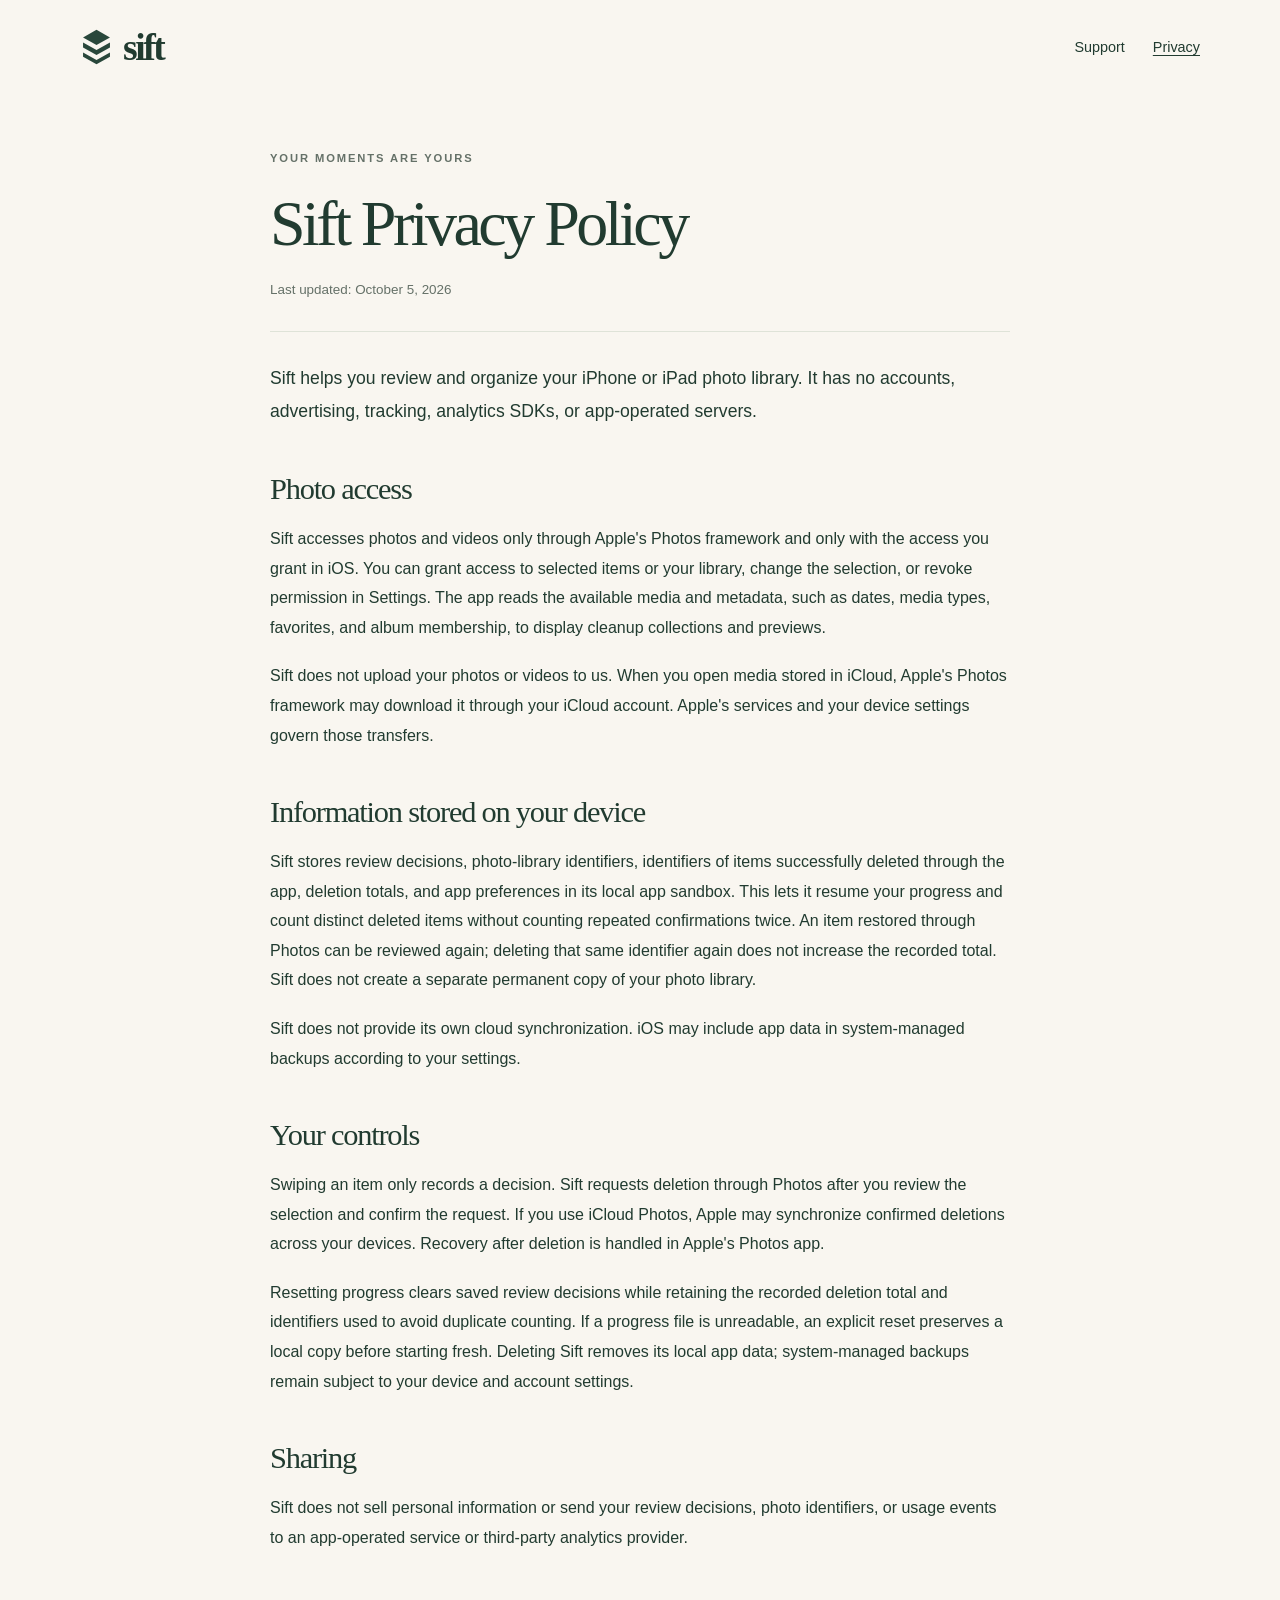
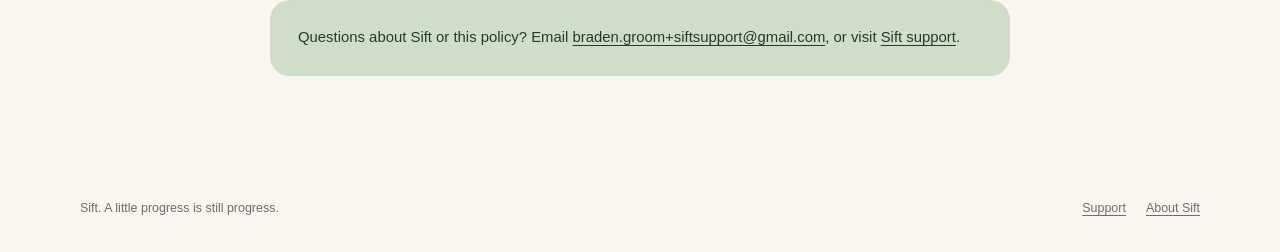
==== sift/privacy/index.html @ c45ec841 "Publish Sift support and privacy pages" ====
<!doctype html>
<html lang="en">
<head>
  <meta charset="utf-8">
  <meta name="viewport" content="width=device-width, initial-scale=1">
  <meta name="theme-color" content="#f9f6f0">
  <meta name="description" content="How Sift handles Photos permission, local sorting progress, deletion, and privacy. No accounts, advertising, tracking, analytics, or app-operated servers.">
  <title>Sift Privacy Policy</title>
  <link rel="canonical" href="https://bradengroom.github.io/sift/privacy/">
  <link rel="icon" href="/sift/assets/favicon.svg" type="image/svg+xml">
  <link rel="stylesheet" href="/sift/styles.css">
</head>
<body>
  <a class="skip-link" href="#main">Skip to content</a>
  <header class="site-header wrap">
    <a class="brand" href="/sift/" aria-label="Sift home"><svg viewBox="0 0 36 44" aria-hidden="true"><path fill="currentColor" d="M18 1 34 10 18 19 2 10Zm-16 15 16 9 16-9v6l-16 9-16-9Zm0 12 16 9 16-9v5l-16 9-16-9Z"/></svg>sift</a>
    <nav aria-label="Main navigation"><a href="/sift/#support">Support</a><a href="/sift/privacy/" aria-current="page">Privacy</a></nav>
  </header>
  <main id="main" class="wrap">
    <article class="policy">
      <p class="eyebrow">Your moments are yours</p>
      <h1>Sift Privacy Policy</h1>
      <p class="updated">Last updated: October 5, 2026</p>
      <p class="intro">Sift helps you review and organize your iPhone or iPad photo library. It has no accounts, advertising, tracking, analytics SDKs, or app-operated servers.</p>
      <h2>Photo access</h2>
      <p>Sift accesses photos and videos only through Apple's Photos framework and only with the access you grant in iOS. You can grant access to selected items or your library, change the selection, or revoke permission in Settings. The app reads the available media and metadata, such as dates, media types, favorites, and album membership, to display cleanup collections and previews.</p>
      <p>Sift does not upload your photos or videos to us. When you open media stored in iCloud, Apple's Photos framework may download it through your iCloud account. Apple's services and your device settings govern those transfers.</p>
      <h2>Information stored on your device</h2>
      <p>Sift stores review decisions, photo-library identifiers, identifiers of items successfully deleted through the app, deletion totals, and app preferences in its local app sandbox. This lets it resume your progress and count distinct deleted items without counting repeated confirmations twice. An item restored through Photos can be reviewed again; deleting that same identifier again does not increase the recorded total. Sift does not create a separate permanent copy of your photo library.</p>
      <p>Sift does not provide its own cloud synchronization. iOS may include app data in system-managed backups according to your settings.</p>
      <h2>Your controls</h2>
      <p>Swiping an item only records a decision. Sift requests deletion through Photos after you review the selection and confirm the request. If you use iCloud Photos, Apple may synchronize confirmed deletions across your devices. Recovery after deletion is handled in Apple's Photos app.</p>
      <p>Resetting progress clears saved review decisions while retaining the recorded deletion total and identifiers used to avoid duplicate counting. If a progress file is unreadable, an explicit reset preserves a local copy before starting fresh. Deleting Sift removes its local app data; system-managed backups remain subject to your device and account settings.</p>
      <h2>Sharing</h2>
      <p>Sift does not sell personal information or send your review decisions, photo identifiers, or usage events to an app-operated service or third-party analytics provider.</p>
      <aside class="policy-help"><p>Questions about Sift or this policy? Email <a href="mailto:braden.groom+siftsupport@gmail.com">braden.groom+siftsupport@gmail.com</a>, or visit <a href="/sift/#support">Sift support</a>.</p></aside>
    </article>
  </main>
  <footer class="site-footer wrap"><p>Sift. A little progress is still progress.</p><div><a href="/sift/#support">Support</a><a href="/sift/">About Sift</a></div></footer>
</body>
</html>
---- sift/styles.css ----
:root {
  color-scheme: light;
  --paper: #f9f6f0;
  --forest: #29473b;
  --sage: #d1dec7;
  --peach: #f4d9c2;
  --ink: #213b30;
  --muted: #657168;
  --line: #dfe3d8;
  --white: #fffefb;
  font-family: -apple-system, BlinkMacSystemFont, "Segoe UI", sans-serif;
  font-synthesis: none;
  text-rendering: optimizeLegibility;
}
* { box-sizing: border-box; }
html { scroll-behavior: smooth; }
body { margin: 0; background: var(--paper); color: var(--ink); line-height: 1.65; }
a { color: inherit; text-underline-offset: .22em; }
a[href^="mailto:"] { overflow-wrap: anywhere; }
a:hover { text-decoration-thickness: 2px; }
a:focus-visible, summary:focus-visible { outline: 3px solid #6b8460; outline-offset: 5px; }
img { max-width: 100%; height: auto; display: block; }
svg { display: block; }
h1, h2, h3, p { margin-top: 0; }
h1, h2, h3 { font-family: Georgia, "Times New Roman", serif; font-weight: 400; }
h1 { font-size: clamp(3rem, 5.9vw, 5.45rem); line-height: 1.06; letter-spacing: -.055em; margin-bottom: 26px; }
h2 { font-size: clamp(2.05rem, 3.4vw, 3.1rem); line-height: 1.14; letter-spacing: -.04em; }
h3 { font-size: 1.5rem; line-height: 1.25; letter-spacing: -.025em; }
p { margin-bottom: 1.2em; }
.wrap { width: min(1120px, calc(100% - 64px)); margin-inline: auto; }
.skip-link { position: absolute; left: 20px; top: -80px; z-index: 10; background: var(--forest); color: white; padding: 12px 20px; border-radius: 12px; }
.skip-link:focus { top: 16px; }
.site-header { display: flex; align-items: center; justify-content: space-between; gap: 24px; padding-block: 28px; }
.brand { display: inline-flex; align-items: center; gap: 10px; text-decoration: none; font-family: Georgia, "Times New Roman", serif; font-size: 2.35rem; font-weight: 700; letter-spacing: -.065em; line-height: 1; }
.brand svg { width: 33px; height: 37px; color: var(--forest); }
nav { display: flex; align-items: center; gap: 28px; font-size: .9rem; }
nav a { text-decoration: none; padding-block: 8px; }
nav a[aria-current="page"] { text-decoration: underline; }
.eyebrow { font-size: .7rem; font-weight: 700; letter-spacing: .17em; line-height: 1.5; text-transform: uppercase; color: var(--muted); margin-bottom: 22px; }
.hero { display: grid; grid-template-columns: 1.14fr 1fr; align-items: center; gap: 60px; padding-block: 65px 84px; }
.hero-copy { padding-bottom: 18px; }
.hero-lede { max-width: 430px; color: var(--muted); font-size: 1.12rem; line-height: 1.7; margin-bottom: 30px; }
.pills { display: flex; flex-wrap: wrap; gap: 9px; margin-bottom: 32px; }
.pill { display: inline-flex; align-items: center; gap: 7px; border: 1px solid var(--line); border-radius: 999px; padding: 7px 12px; font-size: .75rem; white-space: nowrap; }
.pill::before { content: ""; display: block; width: 5px; height: 5px; border-radius: 50%; background: #7b9570; }
.actions { display: flex; align-items: center; gap: 26px; flex-wrap: wrap; }
.button { display: inline-flex; align-items: center; justify-content: center; min-height: 52px; gap: 30px; padding: 13px 23px; background: var(--forest); color: white; text-decoration: none; border-radius: 16px; font-size: .9rem; font-weight: 600; }
.button:hover { background: #365746; }
.text-link { font-size: .88rem; font-weight: 600; }
.hero-art { min-height: 625px; position: relative; display: grid; place-items: center; isolation: isolate; }
.hero-art::before { content: ""; position: absolute; width: 106%; max-width: 500px; aspect-ratio: 1; border-radius: 50%; background: var(--sage); z-index: -1; }
.phone { width: 266px; border: 7px solid var(--forest); border-radius: 34px; overflow: hidden; box-shadow: 0 24px 50px #29473b24; transform: rotate(3deg); background: var(--paper); }
.photo-caption { position: absolute; bottom: 12px; left: -10px; display: inline-flex; align-items: center; gap: 12px; padding: 15px 20px; border: 1px solid #ffffff8c; border-radius: 18px; background: var(--white); box-shadow: 0 8px 25px #29473b0a; font-size: .8rem; }
.photo-caption span { display: grid; place-items: center; background: var(--sage); width: 30px; height: 30px; border-radius: 50%; font-size: 1.15rem; }
.section { padding-block: 76px; border-top: 1px solid var(--line); }
.section-heading { max-width: 630px; margin-bottom: 36px; }
.section-heading h2 { margin-bottom: 16px; }
.section-heading p:last-child { margin-bottom: 0; color: var(--muted); }
.steps { display: grid; grid-template-columns: repeat(3, 1fr); gap: 18px; }
.step { padding: 28px; border-radius: 24px; background: var(--white); }
.step-number { display: inline-grid; place-items: center; width: 42px; height: 42px; border-radius: 14px; background: var(--sage); font-size: .75rem; font-weight: 600; margin-bottom: 24px; }
.step:nth-child(2) .step-number { background: var(--peach); }
.step:nth-child(3) .step-number { background: #e9e4cd; }
.step h3 { margin-bottom: 13px; }
.step p { font-size: .92rem; color: var(--muted); margin-bottom: 0; }
.faq-layout { display: grid; grid-template-columns: .75fr 1.25fr; gap: 70px; align-items: start; }
.faq-layout .section-heading { position: sticky; top: 30px; }
.faq-list { border-top: 1px solid var(--line); }
details { border-bottom: 1px solid var(--line); padding-block: 20px; }
summary { list-style: none; display: flex; align-items: baseline; justify-content: space-between; gap: 22px; cursor: pointer; font-size: 1rem; font-weight: 600; line-height: 1.5; }
summary::-webkit-details-marker { display: none; }
summary::after { content: "+"; font-size: 1.3rem; font-weight: 400; color: var(--muted); }
details[open] summary::after { content: "−"; }
details p { margin: 15px 34px 0 0; color: var(--muted); font-size: .93rem; }
.support-panel { display: grid; grid-template-columns: 1.1fr 1fr; gap: 56px; padding: 46px; background: var(--sage); border-radius: 30px; align-items: center; }
.support-panel h2 { margin-bottom: 12px; }
.support-panel p { margin-bottom: 0; max-width: 520px; font-size: .95rem; }
.support-contact { border-left: 1px solid #29473b2b; padding-left: 40px; }
.support-contact a { font-weight: 600; overflow-wrap: anywhere; }
.support-contact p { font-size: .8rem; margin-top: 13px; color: #4d6454; }
.site-footer { display: flex; justify-content: space-between; flex-wrap: wrap; gap: 18px; padding-block: 34px; color: var(--muted); font-size: .78rem; }
.site-footer p { margin: 0; }
.site-footer a + a { margin-left: 20px; }
.policy { max-width: 740px; margin: 52px auto 88px; }
.policy h1 { font-size: clamp(2.75rem, 5vw, 4.5rem); margin-bottom: 20px; }
.policy h2 { font-size: 1.9rem; margin: 45px 0 17px; }
.policy .updated { font-size: .84rem; color: var(--muted); padding-bottom: 28px; border-bottom: 1px solid var(--line); margin-bottom: 30px; }
.policy .intro { font-size: 1.1rem; }
.policy p { line-height: 1.85; }
.policy-help { margin-top: 48px; padding: 24px 28px; background: var(--sage); border-radius: 20px; }
.policy-help p { margin: 0; font-size: .93rem; }
@media (max-width: 900px) {
  .hero { gap: 32px; padding-top: 36px; }
  .hero-art { min-height: 575px; }
  .phone { width: 235px; }
  .photo-caption { left: -15px; bottom: 14px; font-size: .74rem; padding: 12px 14px; }
  .faq-layout { gap: 36px; }
  .support-panel { padding: 34px; gap: 30px; }
  .support-contact { padding-left: 28px; }
}
@media (max-width: 680px) {
  .wrap { width: calc(100% - 40px); }
  .site-header { padding-block: 22px; }
  .brand { font-size: 2.1rem; }
  nav { gap: 20px; font-size: .83rem; }
  .hero { grid-template-columns: 1fr; gap: 20px; padding-block: 35px 60px; }
  .hero-copy { padding-bottom: 0; }
  h1 { font-size: clamp(3.15rem, 12vw, 4.5rem); }
  .hero-lede { font-size: 1rem; }
  .hero-art { min-height: 590px; width: min(100%, 400px); margin-inline: auto; }
  .hero-art::before { width: 100%; }
  .phone { width: 240px; }
  .photo-caption { bottom: 7px; left: 5px; }
  .section { padding-block: 52px; }
  .steps, .faq-layout, .support-panel { grid-template-columns: 1fr; }
  .steps { gap: 12px; }
  .step { padding: 25px; }
  .step-number { margin-bottom: 18px; }
  .faq-layout { gap: 4px; }
  .faq-layout .section-heading { position: static; }
  .support-panel { padding: 28px; gap: 25px; border-radius: 24px; }
  .support-contact { padding: 23px 0 0; border-left: none; border-top: 1px solid #29473b2b; }
  .policy { margin-top: 35px; margin-bottom: 50px; }
  .policy h1 { font-size: 2.85rem; }
  .policy h2 { font-size: 1.7rem; }
  .site-footer { gap: 14px; }
}
@media (prefers-reduced-motion: reduce) { html { scroll-behavior: auto; } }
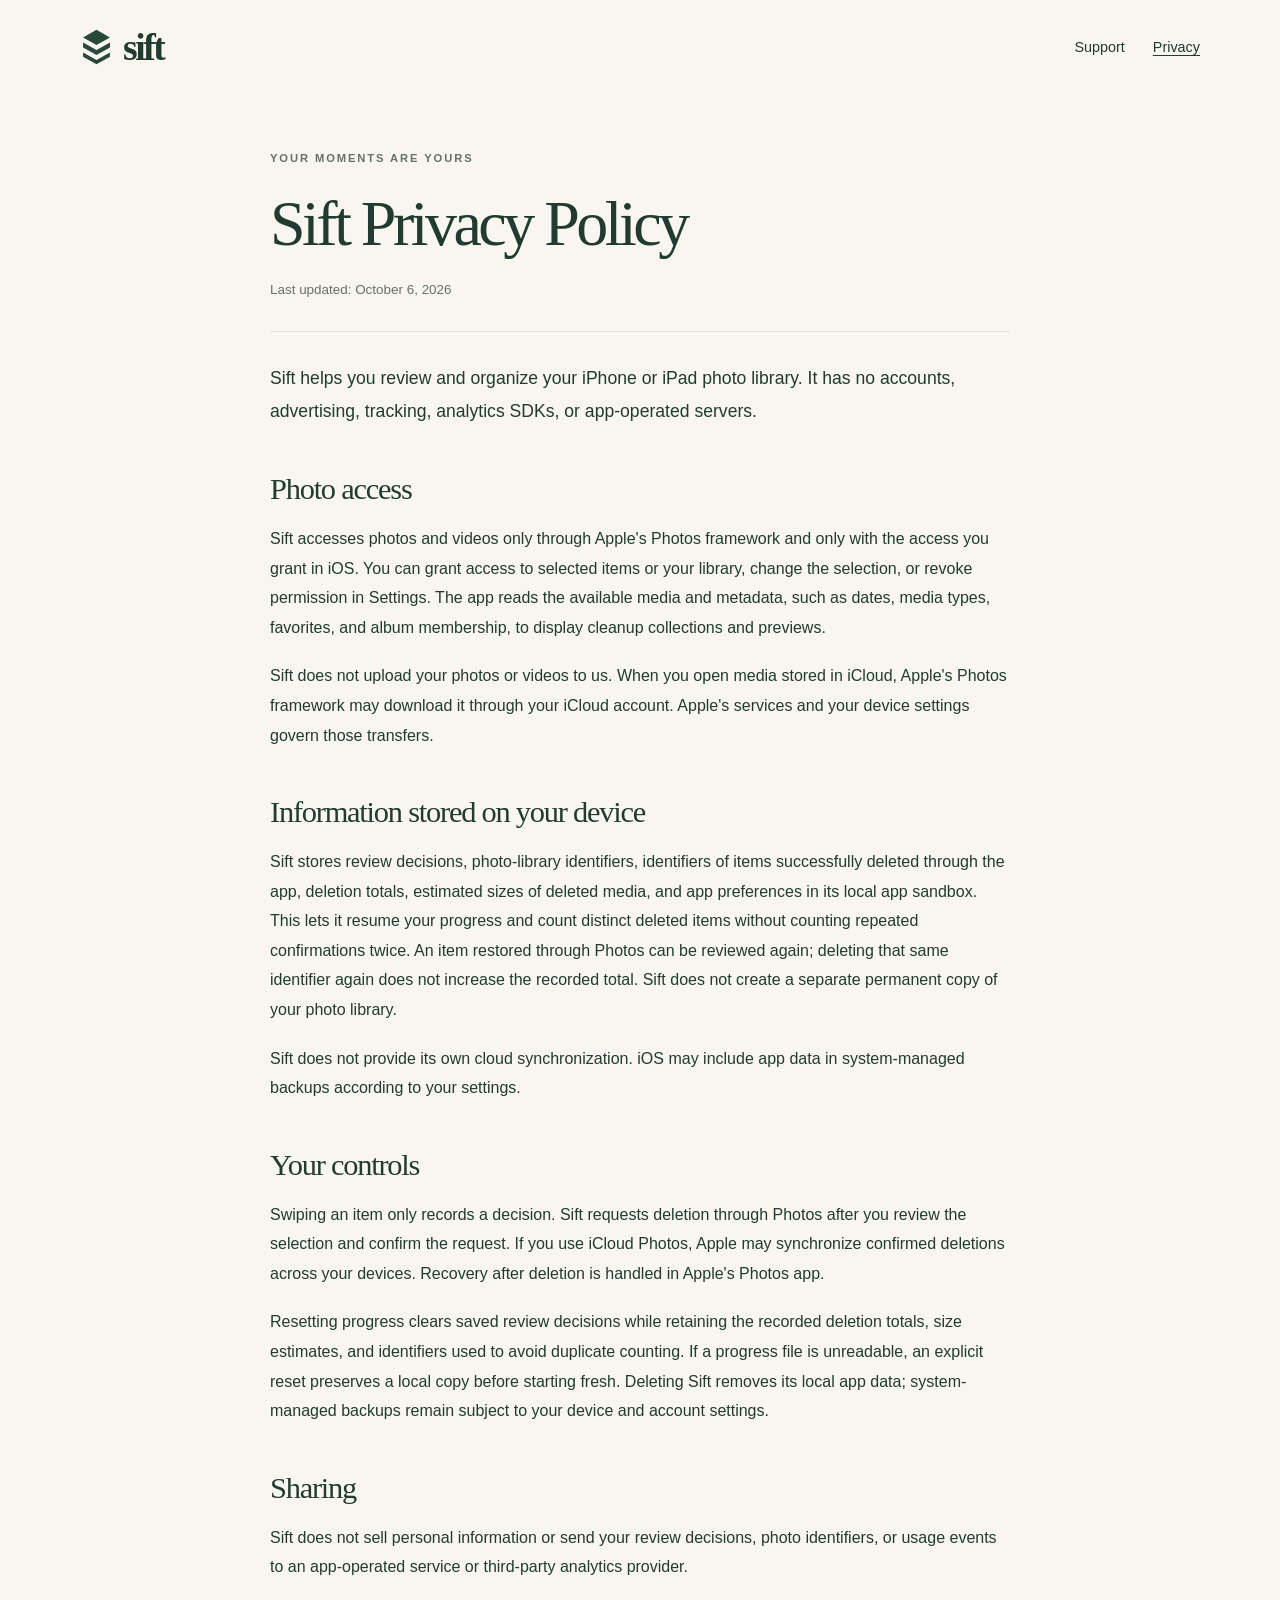
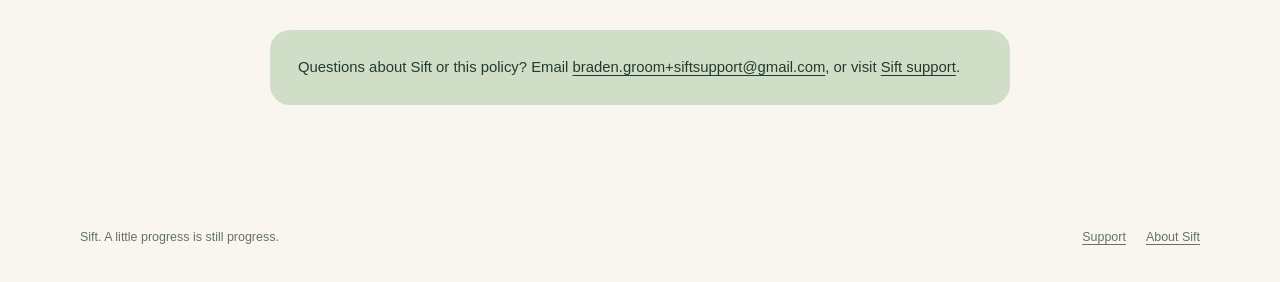
==== commit 71aa0d70: "Document local Sift deletion size totals" ====
--- a/sift/privacy/index.html
+++ b/sift/privacy/index.html
@@ -20,17 +20,17 @@
     <article class="policy">
       <p class="eyebrow">Your moments are yours</p>
       <h1>Sift Privacy Policy</h1>
-      <p class="updated">Last updated: October 5, 2026</p>
+      <p class="updated">Last updated: October 6, 2026</p>
       <p class="intro">Sift helps you review and organize your iPhone or iPad photo library. It has no accounts, advertising, tracking, analytics SDKs, or app-operated servers.</p>
       <h2>Photo access</h2>
       <p>Sift accesses photos and videos only through Apple's Photos framework and only with the access you grant in iOS. You can grant access to selected items or your library, change the selection, or revoke permission in Settings. The app reads the available media and metadata, such as dates, media types, favorites, and album membership, to display cleanup collections and previews.</p>
       <p>Sift does not upload your photos or videos to us. When you open media stored in iCloud, Apple's Photos framework may download it through your iCloud account. Apple's services and your device settings govern those transfers.</p>
       <h2>Information stored on your device</h2>
-      <p>Sift stores review decisions, photo-library identifiers, identifiers of items successfully deleted through the app, deletion totals, and app preferences in its local app sandbox. This lets it resume your progress and count distinct deleted items without counting repeated confirmations twice. An item restored through Photos can be reviewed again; deleting that same identifier again does not increase the recorded total. Sift does not create a separate permanent copy of your photo library.</p>
+      <p>Sift stores review decisions, photo-library identifiers, identifiers of items successfully deleted through the app, deletion totals, estimated sizes of deleted media, and app preferences in its local app sandbox. This lets it resume your progress and count distinct deleted items without counting repeated confirmations twice. An item restored through Photos can be reviewed again; deleting that same identifier again does not increase the recorded total. Sift does not create a separate permanent copy of your photo library.</p>
       <p>Sift does not provide its own cloud synchronization. iOS may include app data in system-managed backups according to your settings.</p>
       <h2>Your controls</h2>
       <p>Swiping an item only records a decision. Sift requests deletion through Photos after you review the selection and confirm the request. If you use iCloud Photos, Apple may synchronize confirmed deletions across your devices. Recovery after deletion is handled in Apple's Photos app.</p>
-      <p>Resetting progress clears saved review decisions while retaining the recorded deletion total and identifiers used to avoid duplicate counting. If a progress file is unreadable, an explicit reset preserves a local copy before starting fresh. Deleting Sift removes its local app data; system-managed backups remain subject to your device and account settings.</p>
+      <p>Resetting progress clears saved review decisions while retaining the recorded deletion totals, size estimates, and identifiers used to avoid duplicate counting. If a progress file is unreadable, an explicit reset preserves a local copy before starting fresh. Deleting Sift removes its local app data; system-managed backups remain subject to your device and account settings.</p>
       <h2>Sharing</h2>
       <p>Sift does not sell personal information or send your review decisions, photo identifiers, or usage events to an app-operated service or third-party analytics provider.</p>
       <aside class="policy-help"><p>Questions about Sift or this policy? Email <a href="mailto:braden.groom+siftsupport@gmail.com">braden.groom+siftsupport@gmail.com</a>, or visit <a href="/sift/#support">Sift support</a>.</p></aside>
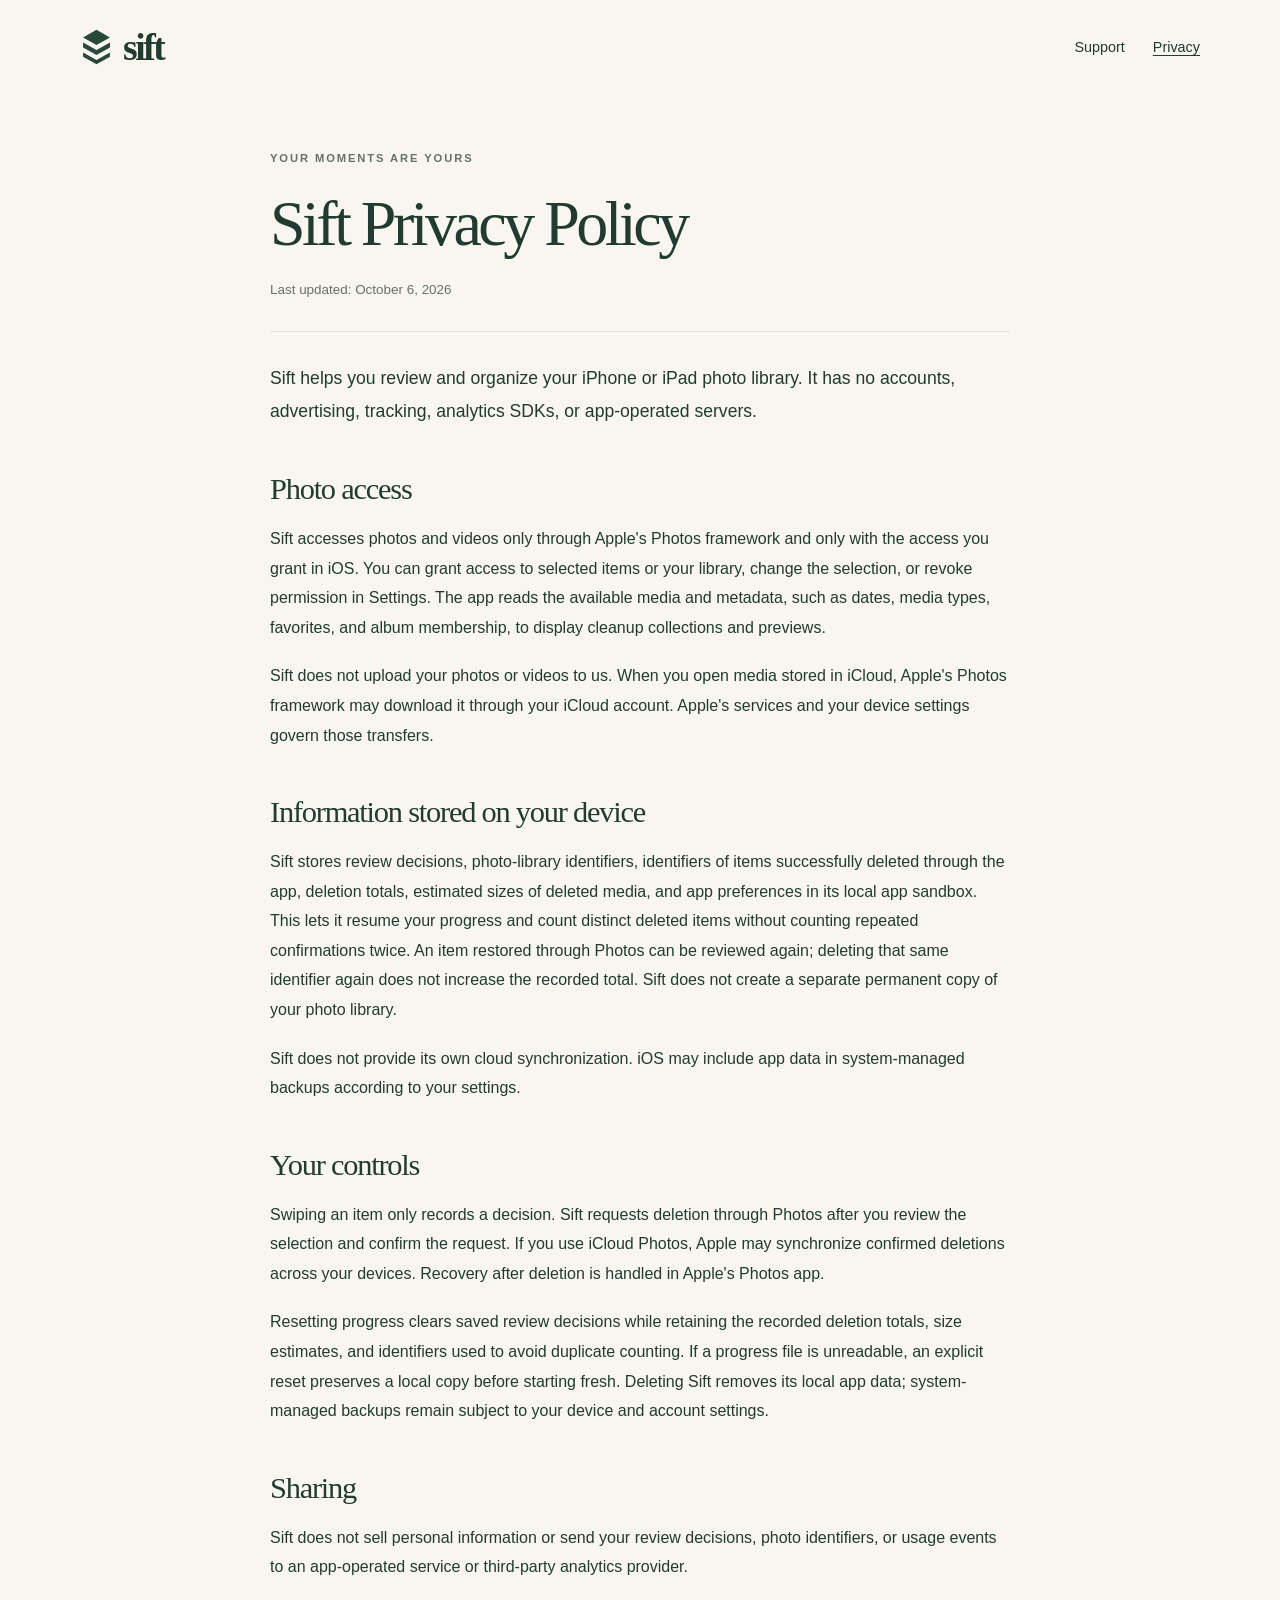
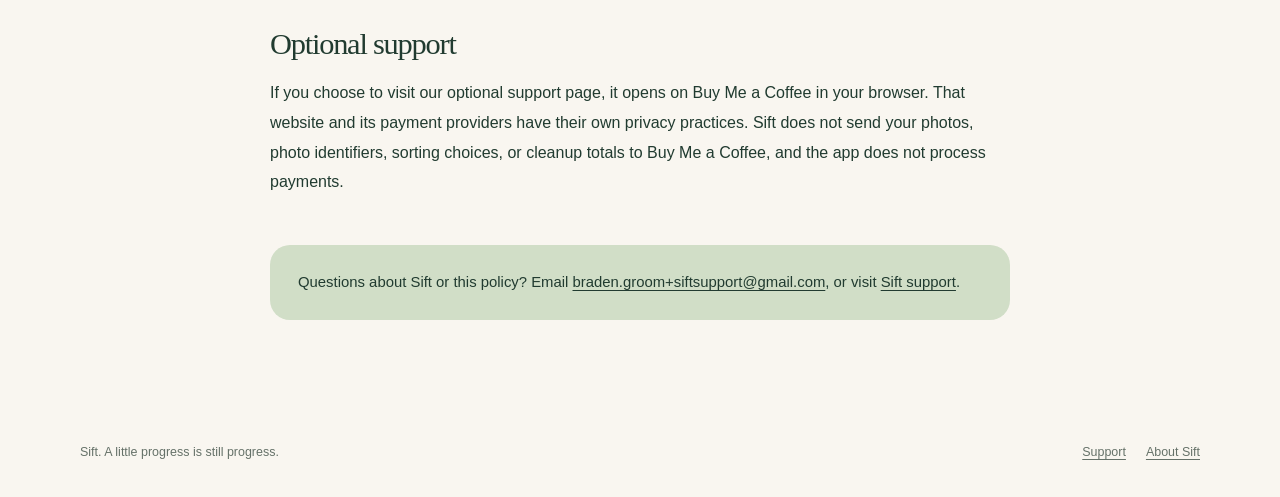
==== commit 4c9f2589: "Clarify optional support website privacy" ====
--- a/sift/privacy/index.html
+++ b/sift/privacy/index.html
@@ -33,6 +33,8 @@
       <p>Resetting progress clears saved review decisions while retaining the recorded deletion totals, size estimates, and identifiers used to avoid duplicate counting. If a progress file is unreadable, an explicit reset preserves a local copy before starting fresh. Deleting Sift removes its local app data; system-managed backups remain subject to your device and account settings.</p>
       <h2>Sharing</h2>
       <p>Sift does not sell personal information or send your review decisions, photo identifiers, or usage events to an app-operated service or third-party analytics provider.</p>
+      <h2>Optional support</h2>
+      <p>If you choose to visit our optional support page, it opens on Buy Me a Coffee in your browser. That website and its payment providers have their own privacy practices. Sift does not send your photos, photo identifiers, sorting choices, or cleanup totals to Buy Me a Coffee, and the app does not process payments.</p>
       <aside class="policy-help"><p>Questions about Sift or this policy? Email <a href="mailto:braden.groom+siftsupport@gmail.com">braden.groom+siftsupport@gmail.com</a>, or visit <a href="/sift/#support">Sift support</a>.</p></aside>
     </article>
   </main>
